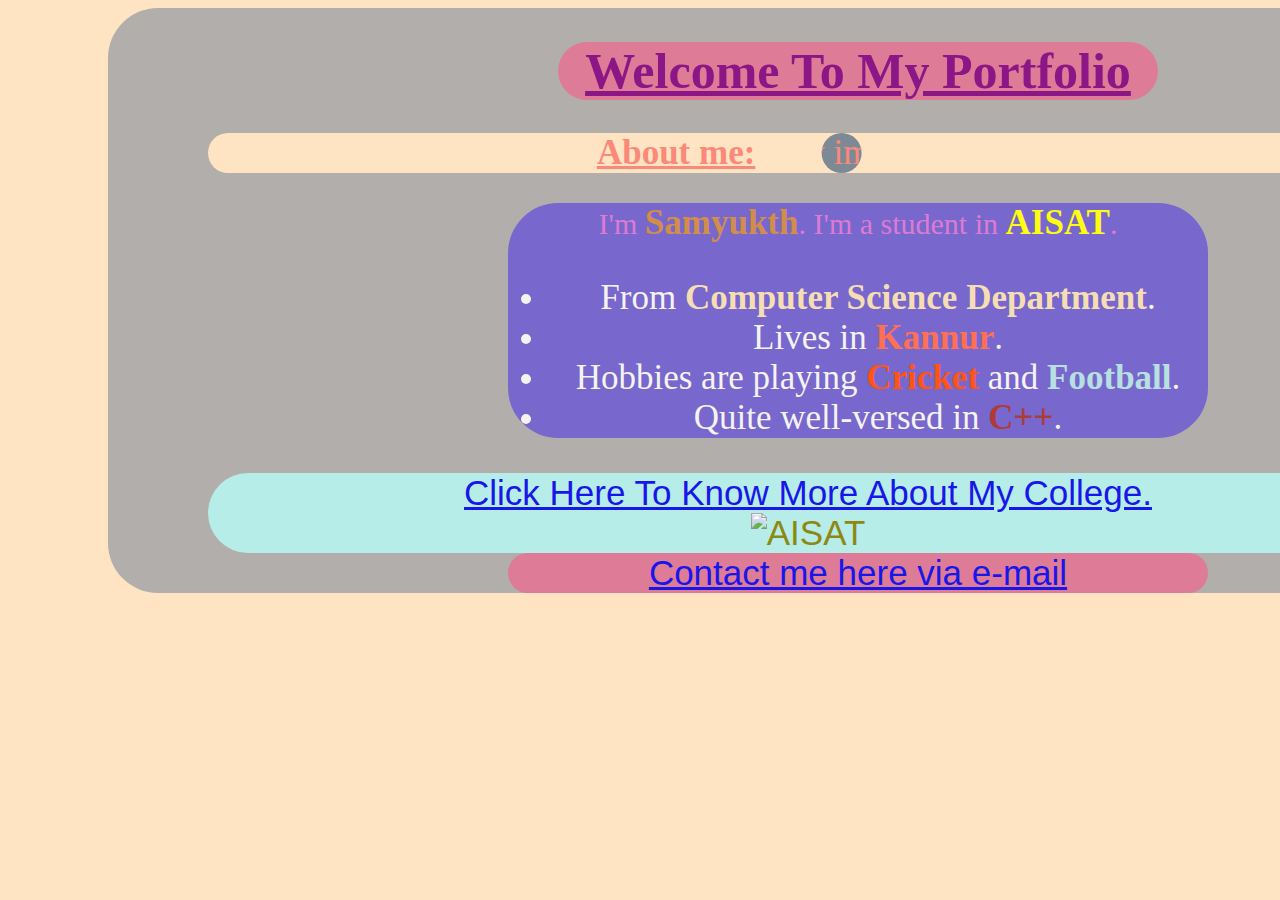
==== index.html @ a87db29f "Add files via upload" ====
<!DOCTYPE html>
<!-- this is an html comment.-->
<html>
<head>
    <link href="blah.css" rel="stylesheet"> 
    <meta charset="utf-8">
    <title> MY PORTFOLIO </title>
</head>

<body>

<div class="global">
    <div class="one">
        <h1><u>Welcome To My Portfolio </u></h1>
    </div>
    <div class="about">
        <u><b>About me:</b></u>
        <img src="me.jpeg" class="image" alt="my image">
    </div>
    <!-- use hr tag somewhere here to make it look less ugly -->   
    <div class="two">
        
        <p>I'm <span class="name">Samyukth</span>. I'm a student in <span>AISAT</span>.</p> 
    <ul><li>From <span class="computer"> Computer Science Department</span>.</li>
    <li>Lives in <span class="kannur">Kannur</span>.</li>
    <li>Hobbies are playing <span class="cricket">Cricket</span> and <span class="football">Football</span>.</li>
    <li>Quite well-versed in <span class="CC">C++</span>.</li></ul>
    </div>  
    <div id="three">
        <a href= "http://aisat.ac.in/">Click Here To Know More About My College.</a> <br>
        <img src="C:\Users\samyu\Downloads\Albertian-Institute-of-Science-and-Technology-Kochi.jpg" alt="AISAT">
    </div>   
    <div class="four">
        <a href="mailto:samyukthdharamarajan2002@gmail.com"> Contact me here via e-mail</a>
        <br>
    </div>
</div> 
</body>    
</html>
---- blah.css ----
/* CSS DOCUMENT */
/* this is a css comment */
body {
    background-color: bisque;
    color:whitesmoke;
    font-size: 35px;
    background-image: url("https://encrypted-tbn0.gstatic.com/images?q=tbn:ANd9GcTUTlKqhn9uBBwckRacFQ5b8KLOe--Zj9DuxQ&amp;usqp=CAU");
    background-size: cover;
}
p {
    color: orchid;
    font-size:30px;
    text-align: center;
}
h1 {
    color: purple;
    font-size:50px;
    text-align: center;
    font-family: "Times New Roman", Times, serif;
}
div {
    width: 1200px;   
    margin-left: 100px;
    text-align: center;
    background-color: bisque;
    border: 2px;
    border-radius: 50px;
    border-color: darkgrey;
    min-height: 100%;
    
}
span {
    color: yellow;
    font-size: 35px;
    font-weight: bold;
    text-align: center;
}
.one {
    background-color: palevioletred;
    width: 600px;
    text-align: center;
    margin-left: 450px;
}
.computer {
    color: wheat;
    text-align: center;
}
.kannur {
    color: tomato;
    text-align: center;
}
.cricket {
    color: orangered;
    text-align: center;
}
.football {
    color: powderblue;
    text-align: center;
}
.CC {
    color: brown; 
    text-align: center;
}
.name {
    color:peru;
    text-align: center;
}
#three {
    background-color: paleturquoise;
    color: olive;    
    text-align: center;
    font-family: Arial, Helvetica, sans-serif;
}
.four {
    background-color: palevioletred;
    color: purple;
    text-align: center;
    font-family: Arial, Helvetica, sans-serif;
    width: 700px;
    margin-left: 400px;
}
.image {
    width: 200px;
    height:275px;
    margin-right: 100px;
    background-color: slategray;
    border: 2px;
    border-radius: 20px;
    clip-path: circle();
}
.about {
    color: salmon;
}
.two {
    background-color: slateblue;
    width: 700px;
    margin-left: 400px;
}
.global {
    background-color: darkgrey;
    width: 1500px;
    opacity: 0.9;
    min-height: 100%;
    overflow: hidden;
}
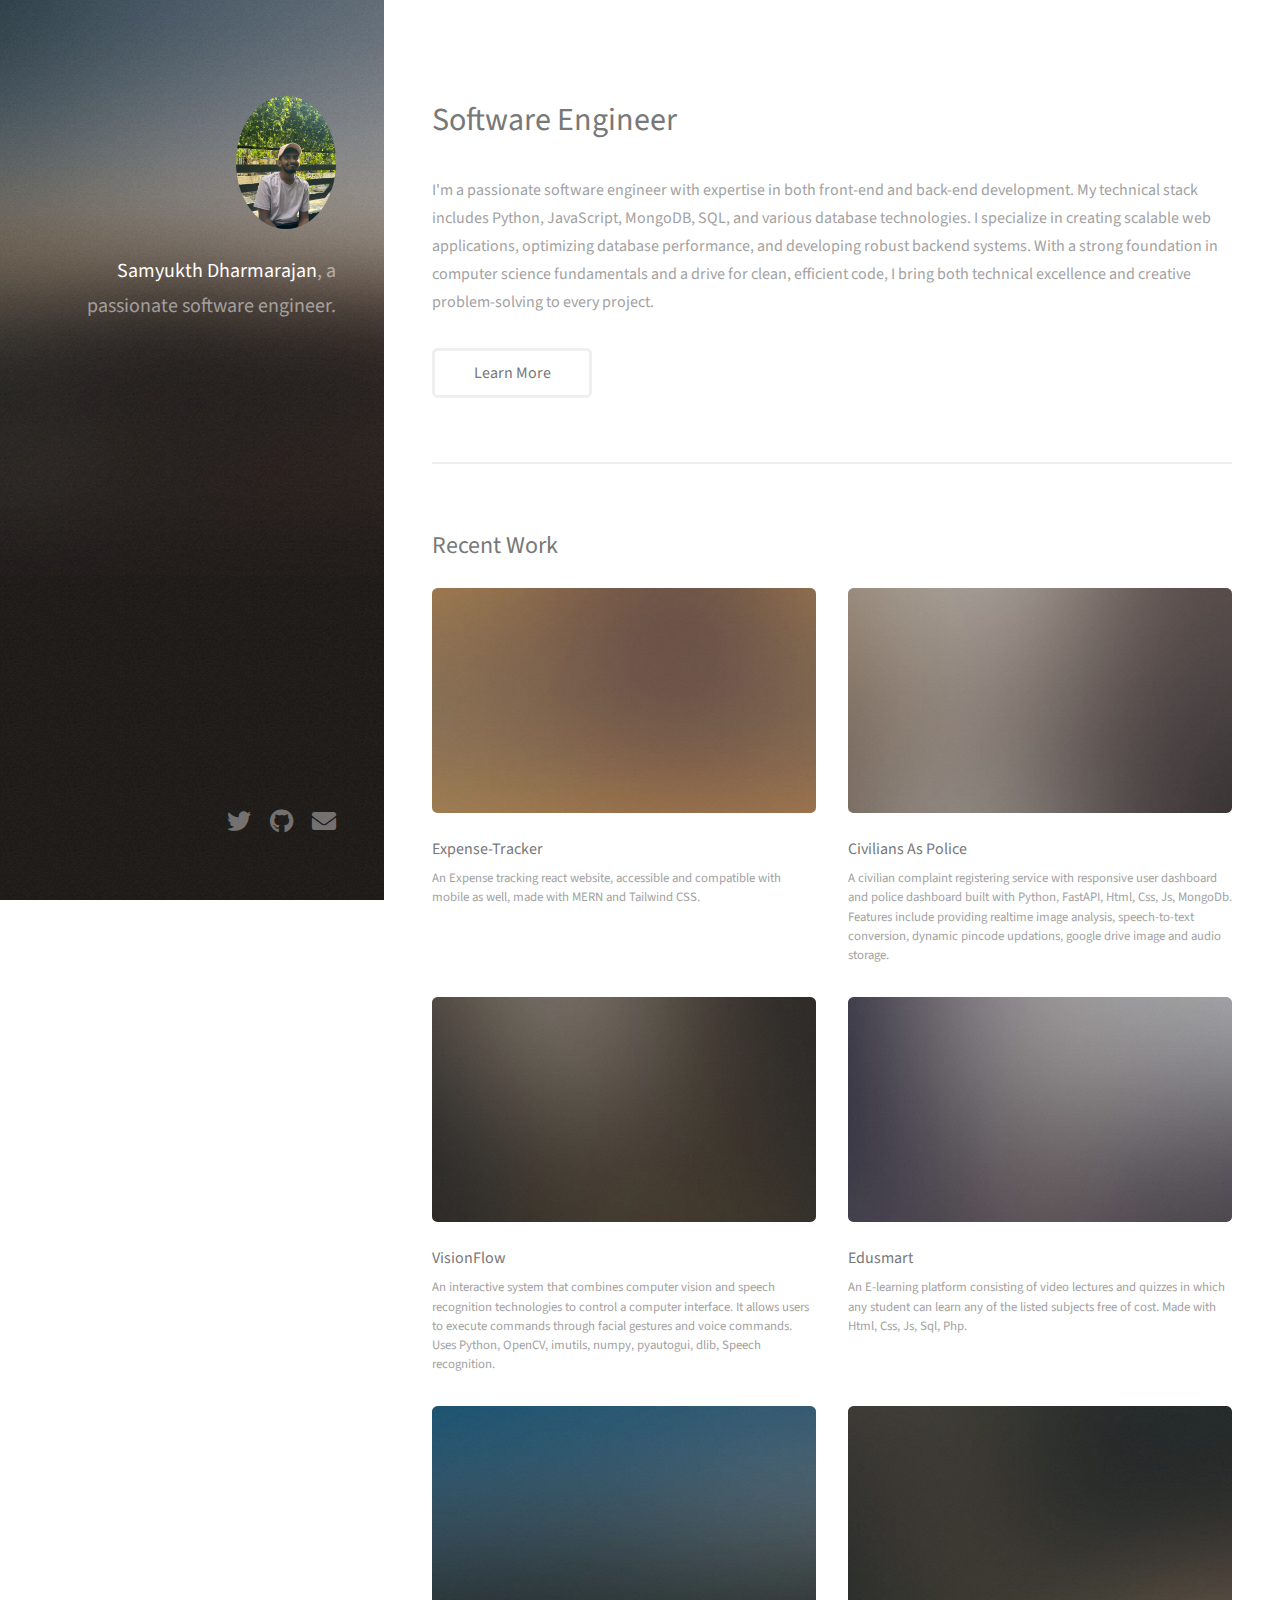
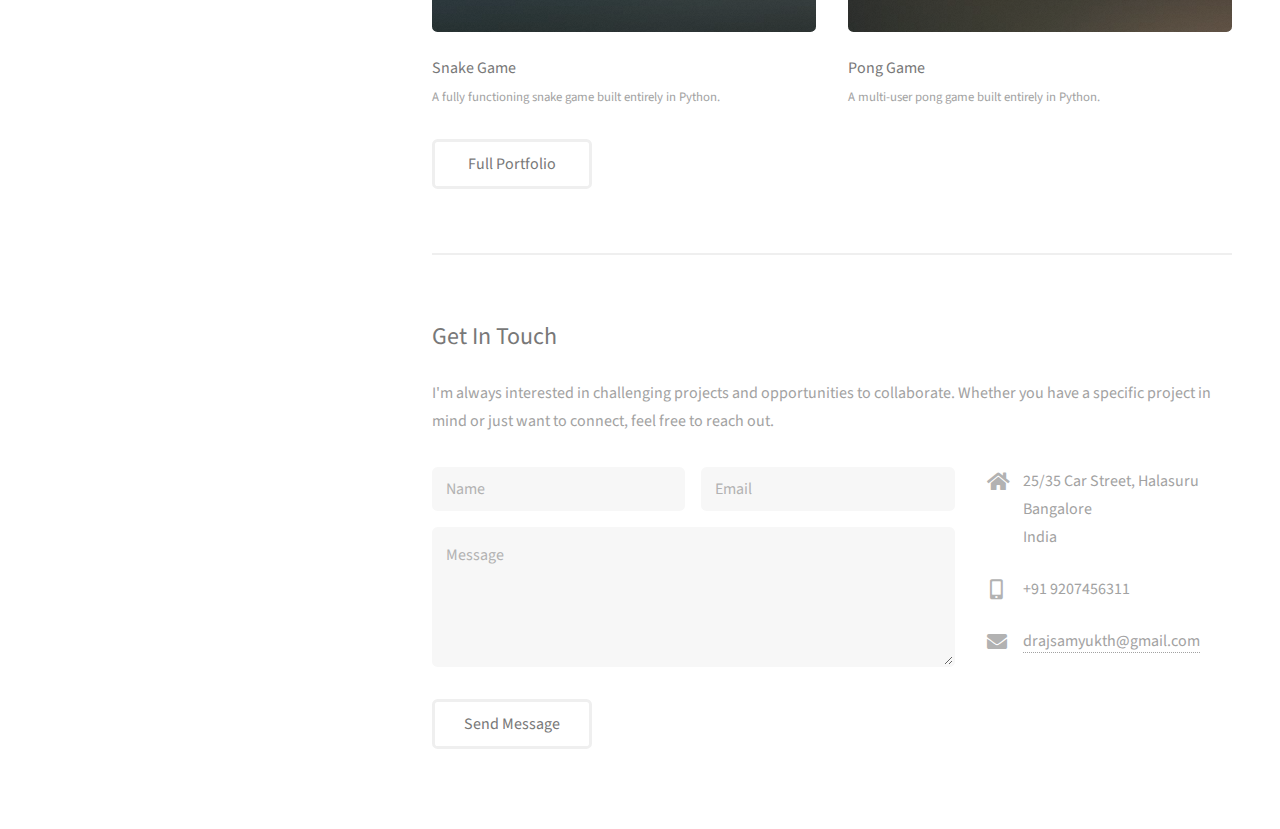
==== commit 4e5d5138: "index.html updated" ====
--- a/index.html
+++ b/index.html
@@ -1,39 +1,144 @@
-<!DOCTYPE html>
-<!-- this is an html comment.-->
-<html>
-<head>
-    <link href="blah.css" rel="stylesheet"> 
-    <meta charset="utf-8">
-    <title> MY PORTFOLIO </title>
-</head>
-
-<body>
-
-<div class="global">
-    <div class="one">
-        <h1><u>Welcome To My Portfolio </u></h1>
-    </div>
-    <div class="about">
-        <u><b>About me:</b></u>
-        <img src="me.jpeg" class="image" alt="my image">
-    </div>
-    <!-- use hr tag somewhere here to make it look less ugly -->   
-    <div class="two">
-        
-        <p>I'm <span class="name">Samyukth</span>. I'm a student in <span>AISAT</span>.</p> 
-    <ul><li>From <span class="computer"> Computer Science Department</span>.</li>
-    <li>Lives in <span class="kannur">Kannur</span>.</li>
-    <li>Hobbies are playing <span class="cricket">Cricket</span> and <span class="football">Football</span>.</li>
-    <li>Quite well-versed in <span class="CC">C++</span>.</li></ul>
-    </div>  
-    <div id="three">
-        <a href= "http://aisat.ac.in/">Click Here To Know More About My College.</a> <br>
-        <img src="C:\Users\samyu\Downloads\Albertian-Institute-of-Science-and-Technology-Kochi.jpg" alt="AISAT">
-    </div>   
-    <div class="four">
-        <a href="mailto:samyukthdharamarajan2002@gmail.com"> Contact me here via e-mail</a>
-        <br>
-    </div>
-</div> 
-</body>    
+<!DOCTYPE HTML>
+<html>
+<head>
+    <title>Samyukth Dharmarajan</title>
+    <meta charset="utf-8" />
+    <meta name="viewport" content="width=device-width, initial-scale=1, user-scalable=no" />
+    <link rel="stylesheet" href="static/assets/css/main.css" />
+</head>
+<body class="is-preload">
+
+    <!-- Header -->
+    <header id="header">
+        <div class="inner">
+            <a href="#" class="image avatar"><img src="static/images/samyukth.jpg" alt="Samyukth Dharmarajan's profile picture" /></a>
+            <h1><strong>Samyukth Dharmarajan</strong>,<br /> a passionate software engineer.<br /><br /></h1>
+        </div>
+    </header>
+
+    <!-- Main -->
+    <div id="main">
+
+        <!-- One -->
+        <section id="one">
+            <header class="major">
+                <h2>Software Engineer<br /></h2>
+            </header>
+            <p>I'm a passionate software engineer with expertise in both front-end and back-end development. My technical stack includes Python, JavaScript, MongoDB, SQL, and various database technologies. I specialize in creating scalable web applications, optimizing database performance, and developing robust backend systems. With a strong foundation in computer science fundamentals and a drive for clean, efficient code, I bring both technical excellence and creative problem-solving to every project.</p>
+            <ul class="actions">
+                <li><a href="#" class="button">Learn More</a></li>
+            </ul>
+        </section>
+
+        <!-- Two -->
+        <section id="two">
+            <h2>Recent Work</h2>
+            <div class="row">
+                <article class="col-6 col-12-xsmall work-item">
+                    <a href="static/images/fulls/04.jpg" class="image fit thumb"><img src="static/images/thumbs/04.jpg" alt="Expense Tracker project thumbnail" /></a>
+                    <h3>Expense-Tracker</h3>
+                    <p>An Expense tracking react website, accessible and compatible with mobile as well, made with MERN and Tailwind CSS.</p>
+                </article>
+                <article class="col-6 col-12-xsmall work-item">
+                    <a href="static/images/fulls/01.jpg" class="image fit thumb"><img src="static/images/thumbs/01.jpg" alt="Civilians As Police project thumbnail" /></a>
+                    <h3>Civilians As Police</h3>
+                    <p>A civilian complaint registering service with responsive user dashboard and police dashboard built with Python, FastAPI, Html, Css, Js, MongoDb. Features include providing realtime image analysis, speech-to-text conversion, dynamic pincode updations, google drive image and audio storage. </p>
+                </article>
+                <article class="col-6 col-12-xsmall work-item">
+                    <a href="static/images/fulls/02.jpg" class="image fit thumb"><img src="static/images/thumbs/02.jpg" alt="VisionFlow project thumbnail" /></a>
+                    <h3>VisionFlow</h3>
+                    <p>An interactive system that combines computer vision and speech recognition technologies to control a computer interface. It allows users to execute commands through facial gestures and voice commands. Uses Python, OpenCV, imutils, numpy, pyautogui, dlib, Speech recognition.</p>
+                </article>
+                <article class="col-6 col-12-xsmall work-item">
+                    <a href="static/images/fulls/03.jpg" class="image fit thumb"><img src="static/images/thumbs/03.jpg" alt="Edusmart project thumbnail" /></a>
+                    <h3>Edusmart</h3>
+                    <p>An E-learning platform consisting of video lectures and quizzes in which any student can learn any of the listed subjects free of cost. Made with Html, Css, Js, Sql, Php.</p>
+                </article>
+                </article>
+                <article class="col-6 col-12-xsmall work-item">
+                    <a href="static/images/fulls/05.jpg" class="image fit thumb"><img src="static/images/thumbs/05.jpg" alt="Snake Game project thumbnail" /></a>
+                    <h3>Snake Game</h3>
+                    <p>A fully functioning snake game built entirely in Python.</p>
+                </article>
+                <article class="col-6 col-12-xsmall work-item">
+                    <a href="static/images/fulls/06.jpg" class="image fit thumb"><img src="static/images/thumbs/06.jpg" alt="Pong Game project thumbnail" /></a>
+                    <h3>Pong Game</h3>
+                    <p>A multi-user pong game built entirely in Python.</p>
+                </article>
+            </div>
+            <ul class="actions">
+                <li><a href="#" class="button">Full Portfolio</a></li>
+            </ul>
+        </section>
+
+        <!-- Three -->
+        <section id="three">
+            <h2>Get In Touch</h2>
+            <p>I'm always interested in challenging projects and opportunities to collaborate. Whether you have a specific project in mind or just want to connect, feel free to reach out.</p>
+            <div class="row">
+                <div class="col-8 col-12-small">
+                    <form method="post" action="#"> <!-- Replace "#" with your form endpoint -->
+                        <div class="row gtr-uniform gtr-50">
+                            <div class="col-6 col-12-xsmall"><input type="text" name="name" id="name" placeholder="Name" /></div>
+                            <div class="col-6 col-12-xsmall"><input type="email" name="email" id="email" placeholder="Email" /></div>
+                            <div class="col-12"><textarea name="message" id="message" placeholder="Message" rows="4"></textarea></div>
+                        </div>
+                    </form>
+                    <ul class="actions">
+                        <li><input type="submit" value="Send Message" /></li>
+                    </ul>
+                </div>
+                <div class="col-4 col-12-small">
+                    <ul class="labeled-icons">
+                        <li>
+                            <h3 class="icon solid fa-home"><span class="label">Address</span></h3>
+                            25/35 Car Street, Halasuru<br />
+                            Bangalore<br />
+                            India
+                        </li>
+                        <li>
+                            <h3 class="icon solid fa-mobile-alt"><span class="label">Phone</span></h3>
+                            +91 9207456311
+                        </li>
+                        <li>
+                            <h3 class="icon solid fa-envelope"><span class="label">Email</span></h3>
+                            <a href="mailto:drajsamyukth@gmail.com">drajsamyukth@gmail.com</a>
+                        </li>
+                    </ul>
+                </div>
+            </div>
+        </section>
+
+        <!-- Four -->
+        <!--
+            <section id="four">
+                <h2>Elements</h2>
+                </section>
+        -->
+
+    </div>
+
+    <!-- Footer -->
+    <footer id="footer">
+        <div class="inner">
+            <ul class="icons">
+                <li><a href="https://x.com/samyukthdraj?s=21&t=J3PoDk2u4soM-9vFx82cTQ" class="icon brands fa-twitter" target="_blank" rel="noopener noreferrer"><span class="label">X</span></a></li>
+                <li><a href="https://github.com/samyukthdraj" class="icon brands fa-github" target="_blank" rel="noopener noreferrer"><span class="label">Github</span></a></li>
+                <li><a href="mailto:drajsamyukth@gmail.com" class="icon solid fa-envelope"><span class="label">Email</span></a></li>
+            </ul>
+            <ul class="copyright">
+                <!-- <li>© Untitled</li><li>Design: <a href="http://html5up.net">HTML5 UP</a></li> -->
+            </ul>
+        </div>
+    </footer>
+
+    <!-- Scripts -->
+    <script src="static/assets/js/jquery.min.js"></script>
+    <script src="static/assets/js/jquery.poptrox.min.js"></script>
+    <script src="static/assets/js/browser.min.js"></script>
+    <script src="static/assets/js/breakpoints.min.js"></script>
+    <script src="static/assets/js/util.js"></script>
+    <script src="static/assets/js/main.js"></script>
+
+</body>
 </html>--- a/static/assets/css/main.css
+++ b/static/assets/css/main.css
@@ -0,0 +1,3221 @@
+@import url("fontawesome-all.min.css");
+@import url("https://fonts.googleapis.com/css?family=Source+Sans+Pro:400,400italic");
+
+/*
+	Strata by HTML5 UP
+	html5up.net | @ajlkn
+	Free for personal and commercial use under the CCA 3.0 license (html5up.net/license)
+*/
+
+html, body, div, span, applet, object,
+iframe, h1, h2, h3, h4, h5, h6, p, blockquote,
+pre, a, abbr, acronym, address, big, cite,
+code, del, dfn, em, img, ins, kbd, q, s, samp,
+small, strike, strong, sub, sup, tt, var, b,
+u, i, center, dl, dt, dd, ol, ul, li, fieldset,
+form, label, legend, table, caption, tbody,
+tfoot, thead, tr, th, td, article, aside,
+canvas, details, embed, figure, figcaption,
+footer, header, hgroup, menu, nav, output, ruby,
+section, summary, time, mark, audio, video {
+	margin: 0;
+	padding: 0;
+	border: 0;
+	font-size: 100%;
+	font: inherit;
+	vertical-align: baseline;}
+
+article, aside, details, figcaption, figure,
+footer, header, hgroup, menu, nav, section {
+	display: block;}
+
+body {
+	line-height: 1;
+}
+
+ol, ul {
+	list-style: none;
+}
+
+blockquote, q {
+	quotes: none;
+}
+
+	blockquote:before, blockquote:after, q:before, q:after {
+		content: '';
+		content: none;
+	}
+
+table {
+	border-collapse: collapse;
+	border-spacing: 0;
+}
+
+body {
+	-webkit-text-size-adjust: none;
+}
+
+mark {
+	background-color: transparent;
+	color: inherit;
+}
+
+input::-moz-focus-inner {
+	border: 0;
+	padding: 0;
+}
+
+input, select, textarea {
+	-moz-appearance: none;
+	-webkit-appearance: none;
+	-ms-appearance: none;
+	appearance: none;
+}
+
+/* Basic */
+
+	html {
+		box-sizing: border-box;
+	}
+
+	*, *:before, *:after {
+		box-sizing: inherit;
+	}
+
+	body {
+		background: #fff;
+	}
+
+		body.is-preload *, body.is-preload *:before, body.is-preload *:after {
+			-moz-animation: none !important;
+			-webkit-animation: none !important;
+			-ms-animation: none !important;
+			animation: none !important;
+			-moz-transition: none !important;
+			-webkit-transition: none !important;
+			-ms-transition: none !important;
+			transition: none !important;
+		}
+
+	body, input, select, textarea {
+		color: #a2a2a2;
+		font-family: "Source Sans Pro", Helvetica, sans-serif;
+		font-size: 16pt;
+		font-weight: 400;
+		line-height: 1.75em;
+	}
+
+	a {
+		-moz-transition: color 0.2s ease-in-out, border-color 0.2s ease-in-out;
+		-webkit-transition: color 0.2s ease-in-out, border-color 0.2s ease-in-out;
+		-ms-transition: color 0.2s ease-in-out, border-color 0.2s ease-in-out;
+		transition: color 0.2s ease-in-out, border-color 0.2s ease-in-out;
+		border-bottom: dotted 1px;
+		color: #49bf9d;
+		text-decoration: none;
+	}
+
+		a:hover {
+			border-bottom-color: transparent;
+			color: #49bf9d !important;
+			text-decoration: none;
+		}
+
+	strong, b {
+		color: #787878;
+		font-weight: 400;
+	}
+
+	em, i {
+		font-style: italic;
+	}
+
+	p {
+		margin: 0 0 2em 0;
+	}
+
+	h1, h2, h3, h4, h5, h6 {
+		color: #787878;
+		font-weight: 400;
+		line-height: 1em;
+		margin: 0 0 1em 0;
+	}
+
+		h1 a, h2 a, h3 a, h4 a, h5 a, h6 a {
+			color: inherit;
+			text-decoration: none;
+		}
+
+	h1 {
+		font-size: 2em;
+		line-height: 1.5em;
+	}
+
+	h2 {
+		font-size: 1.5em;
+		line-height: 1.5em;
+	}
+
+	h3 {
+		font-size: 1.25em;
+		line-height: 1.5em;
+	}
+
+	h4 {
+		font-size: 1.1em;
+		line-height: 1.5em;
+	}
+
+	h5 {
+		font-size: 0.9em;
+		line-height: 1.5em;
+	}
+
+	h6 {
+		font-size: 0.7em;
+		line-height: 1.5em;
+	}
+
+	sub {
+		font-size: 0.8em;
+		position: relative;
+		top: 0.5em;
+	}
+
+	sup {
+		font-size: 0.8em;
+		position: relative;
+		top: -0.5em;
+	}
+
+	hr {
+		border: 0;
+		border-bottom: solid 2px #efefef;
+		margin: 2em 0;
+	}
+
+		hr.major {
+			margin: 3em 0;
+		}
+
+	blockquote {
+		border-left: solid 6px #efefef;
+		font-style: italic;
+		margin: 0 0 2em 0;
+		padding: 0.5em 0 0.5em 1.5em;
+	}
+
+	code {
+		background: #f7f7f7;
+		border-radius: 0.35em;
+		border: solid 2px #efefef;
+		font-family: "Courier New", monospace;
+		font-size: 0.9em;
+		margin: 0 0.25em;
+		padding: 0.25em 0.65em;
+	}
+
+	pre {
+		-webkit-overflow-scrolling: touch;
+		font-family: "Courier New", monospace;
+		font-size: 0.9em;
+		margin: 0 0 2em 0;
+	}
+
+		pre code {
+			display: block;
+			line-height: 1.75em;
+			padding: 1em 1.5em;
+			overflow-x: auto;
+		}
+
+	.align-left {
+		text-align: left;
+	}
+
+	.align-center {
+		text-align: center;
+	}
+
+	.align-right {
+		text-align: right;
+	}
+
+/* Container */
+
+	.container {
+		margin: 0 auto;
+		max-width: calc(100% - 4em);
+		width: 100%;
+	}
+
+		.container.xsmall {
+			width: 25%;
+		}
+
+		.container.small {
+			width: 50%;
+		}
+
+		.container.medium {
+			width: 75%;
+		}
+
+		.container.large {
+			width: 125%;
+		}
+
+		.container.xlarge {
+			width: 150%;
+		}
+
+		.container.max {
+			width: 100%;
+		}
+
+		@media screen and (max-width: 980px) {
+
+			.container {
+				width: 100% !important;
+				max-width: 100% !important;
+			}
+
+		}
+
+		@media screen and (max-width: 480px) {
+
+			.container {
+				max-width: calc(100% - 3em);
+			}
+
+		}
+
+/* Row */
+
+	.row {
+		display: flex;
+		flex-wrap: wrap;
+		box-sizing: border-box;
+		align-items: stretch;
+	}
+
+		.row > * {
+			box-sizing: border-box;
+		}
+
+		.row.gtr-uniform > * > :last-child {
+			margin-bottom: 0;
+		}
+
+		.row.aln-left {
+			justify-content: flex-start;
+		}
+
+		.row.aln-center {
+			justify-content: center;
+		}
+
+		.row.aln-right {
+			justify-content: flex-end;
+		}
+
+		.row.aln-top {
+			align-items: flex-start;
+		}
+
+		.row.aln-middle {
+			align-items: center;
+		}
+
+		.row.aln-bottom {
+			align-items: flex-end;
+		}
+
+		.row > .imp {
+			order: -1;
+		}
+
+		.row > .col-1 {
+			width: 8.33333%;
+		}
+
+		.row > .off-1 {
+			margin-left: 8.33333%;
+		}
+
+		.row > .col-2 {
+			width: 16.66667%;
+		}
+
+		.row > .off-2 {
+			margin-left: 16.66667%;
+		}
+
+		.row > .col-3 {
+			width: 25%;
+		}
+
+		.row > .off-3 {
+			margin-left: 25%;
+		}
+
+		.row > .col-4 {
+			width: 33.33333%;
+		}
+
+		.row > .off-4 {
+			margin-left: 33.33333%;
+		}
+
+		.row > .col-5 {
+			width: 41.66667%;
+		}
+
+		.row > .off-5 {
+			margin-left: 41.66667%;
+		}
+
+		.row > .col-6 {
+			width: 50%;
+		}
+
+		.row > .off-6 {
+			margin-left: 50%;
+		}
+
+		.row > .col-7 {
+			width: 58.33333%;
+		}
+
+		.row > .off-7 {
+			margin-left: 58.33333%;
+		}
+
+		.row > .col-8 {
+			width: 66.66667%;
+		}
+
+		.row > .off-8 {
+			margin-left: 66.66667%;
+		}
+
+		.row > .col-9 {
+			width: 75%;
+		}
+
+		.row > .off-9 {
+			margin-left: 75%;
+		}
+
+		.row > .col-10 {
+			width: 83.33333%;
+		}
+
+		.row > .off-10 {
+			margin-left: 83.33333%;
+		}
+
+		.row > .col-11 {
+			width: 91.66667%;
+		}
+
+		.row > .off-11 {
+			margin-left: 91.66667%;
+		}
+
+		.row > .col-12 {
+			width: 100%;
+		}
+
+		.row > .off-12 {
+			margin-left: 100%;
+		}
+
+		.row.gtr-0 {
+			margin-top: 0;
+			margin-left: 0em;
+		}
+
+			.row.gtr-0 > * {
+				padding: 0 0 0 0em;
+			}
+
+			.row.gtr-0.gtr-uniform {
+				margin-top: 0em;
+			}
+
+				.row.gtr-0.gtr-uniform > * {
+					padding-top: 0em;
+				}
+
+		.row.gtr-25 {
+			margin-top: 0;
+			margin-left: -0.625em;
+		}
+
+			.row.gtr-25 > * {
+				padding: 0 0 0 0.625em;
+			}
+
+			.row.gtr-25.gtr-uniform {
+				margin-top: -0.625em;
+			}
+
+				.row.gtr-25.gtr-uniform > * {
+					padding-top: 0.625em;
+				}
+
+		.row.gtr-50 {
+			margin-top: 0;
+			margin-left: -1.25em;
+		}
+
+			.row.gtr-50 > * {
+				padding: 0 0 0 1.25em;
+			}
+
+			.row.gtr-50.gtr-uniform {
+				margin-top: -1.25em;
+			}
+
+				.row.gtr-50.gtr-uniform > * {
+					padding-top: 1.25em;
+				}
+
+		.row {
+			margin-top: 0;
+			margin-left: -2.5em;
+		}
+
+			.row > * {
+				padding: 0 0 0 2.5em;
+			}
+
+			.row.gtr-uniform {
+				margin-top: -2.5em;
+			}
+
+				.row.gtr-uniform > * {
+					padding-top: 2.5em;
+				}
+
+		.row.gtr-150 {
+			margin-top: 0;
+			margin-left: -3.75em;
+		}
+
+			.row.gtr-150 > * {
+				padding: 0 0 0 3.75em;
+			}
+
+			.row.gtr-150.gtr-uniform {
+				margin-top: -3.75em;
+			}
+
+				.row.gtr-150.gtr-uniform > * {
+					padding-top: 3.75em;
+				}
+
+		.row.gtr-200 {
+			margin-top: 0;
+			margin-left: -5em;
+		}
+
+			.row.gtr-200 > * {
+				padding: 0 0 0 5em;
+			}
+
+			.row.gtr-200.gtr-uniform {
+				margin-top: -5em;
+			}
+
+				.row.gtr-200.gtr-uniform > * {
+					padding-top: 5em;
+				}
+
+		@media screen and (max-width: 1800px) {
+
+			.row {
+				display: flex;
+				flex-wrap: wrap;
+				box-sizing: border-box;
+				align-items: stretch;
+			}
+
+				.row > * {
+					box-sizing: border-box;
+				}
+
+				.row.gtr-uniform > * > :last-child {
+					margin-bottom: 0;
+				}
+
+				.row.aln-left {
+					justify-content: flex-start;
+				}
+
+				.row.aln-center {
+					justify-content: center;
+				}
+
+				.row.aln-right {
+					justify-content: flex-end;
+				}
+
+				.row.aln-top {
+					align-items: flex-start;
+				}
+
+				.row.aln-middle {
+					align-items: center;
+				}
+
+				.row.aln-bottom {
+					align-items: flex-end;
+				}
+
+				.row > .imp-xlarge {
+					order: -1;
+				}
+
+				.row > .col-1-xlarge {
+					width: 8.33333%;
+				}
+
+				.row > .off-1-xlarge {
+					margin-left: 8.33333%;
+				}
+
+				.row > .col-2-xlarge {
+					width: 16.66667%;
+				}
+
+				.row > .off-2-xlarge {
+					margin-left: 16.66667%;
+				}
+
+				.row > .col-3-xlarge {
+					width: 25%;
+				}
+
+				.row > .off-3-xlarge {
+					margin-left: 25%;
+				}
+
+				.row > .col-4-xlarge {
+					width: 33.33333%;
+				}
+
+				.row > .off-4-xlarge {
+					margin-left: 33.33333%;
+				}
+
+				.row > .col-5-xlarge {
+					width: 41.66667%;
+				}
+
+				.row > .off-5-xlarge {
+					margin-left: 41.66667%;
+				}
+
+				.row > .col-6-xlarge {
+					width: 50%;
+				}
+
+				.row > .off-6-xlarge {
+					margin-left: 50%;
+				}
+
+				.row > .col-7-xlarge {
+					width: 58.33333%;
+				}
+
+				.row > .off-7-xlarge {
+					margin-left: 58.33333%;
+				}
+
+				.row > .col-8-xlarge {
+					width: 66.66667%;
+				}
+
+				.row > .off-8-xlarge {
+					margin-left: 66.66667%;
+				}
+
+				.row > .col-9-xlarge {
+					width: 75%;
+				}
+
+				.row > .off-9-xlarge {
+					margin-left: 75%;
+				}
+
+				.row > .col-10-xlarge {
+					width: 83.33333%;
+				}
+
+				.row > .off-10-xlarge {
+					margin-left: 83.33333%;
+				}
+
+				.row > .col-11-xlarge {
+					width: 91.66667%;
+				}
+
+				.row > .off-11-xlarge {
+					margin-left: 91.66667%;
+				}
+
+				.row > .col-12-xlarge {
+					width: 100%;
+				}
+
+				.row > .off-12-xlarge {
+					margin-left: 100%;
+				}
+
+				.row.gtr-0 {
+					margin-top: 0;
+					margin-left: 0em;
+				}
+
+					.row.gtr-0 > * {
+						padding: 0 0 0 0em;
+					}
+
+					.row.gtr-0.gtr-uniform {
+						margin-top: 0em;
+					}
+
+						.row.gtr-0.gtr-uniform > * {
+							padding-top: 0em;
+						}
+
+				.row.gtr-25 {
+					margin-top: 0;
+					margin-left: -0.625em;
+				}
+
+					.row.gtr-25 > * {
+						padding: 0 0 0 0.625em;
+					}
+
+					.row.gtr-25.gtr-uniform {
+						margin-top: -0.625em;
+					}
+
+						.row.gtr-25.gtr-uniform > * {
+							padding-top: 0.625em;
+						}
+
+				.row.gtr-50 {
+					margin-top: 0;
+					margin-left: -1.25em;
+				}
+
+					.row.gtr-50 > * {
+						padding: 0 0 0 1.25em;
+					}
+
+					.row.gtr-50.gtr-uniform {
+						margin-top: -1.25em;
+					}
+
+						.row.gtr-50.gtr-uniform > * {
+							padding-top: 1.25em;
+						}
+
+				.row {
+					margin-top: 0;
+					margin-left: -2.5em;
+				}
+
+					.row > * {
+						padding: 0 0 0 2.5em;
+					}
+
+					.row.gtr-uniform {
+						margin-top: -2.5em;
+					}
+
+						.row.gtr-uniform > * {
+							padding-top: 2.5em;
+						}
+
+				.row.gtr-150 {
+					margin-top: 0;
+					margin-left: -3.75em;
+				}
+
+					.row.gtr-150 > * {
+						padding: 0 0 0 3.75em;
+					}
+
+					.row.gtr-150.gtr-uniform {
+						margin-top: -3.75em;
+					}
+
+						.row.gtr-150.gtr-uniform > * {
+							padding-top: 3.75em;
+						}
+
+				.row.gtr-200 {
+					margin-top: 0;
+					margin-left: -5em;
+				}
+
+					.row.gtr-200 > * {
+						padding: 0 0 0 5em;
+					}
+
+					.row.gtr-200.gtr-uniform {
+						margin-top: -5em;
+					}
+
+						.row.gtr-200.gtr-uniform > * {
+							padding-top: 5em;
+						}
+
+		}
+
+		@media screen and (max-width: 1280px) {
+
+			.row {
+				display: flex;
+				flex-wrap: wrap;
+				box-sizing: border-box;
+				align-items: stretch;
+			}
+
+				.row > * {
+					box-sizing: border-box;
+				}
+
+				.row.gtr-uniform > * > :last-child {
+					margin-bottom: 0;
+				}
+
+				.row.aln-left {
+					justify-content: flex-start;
+				}
+
+				.row.aln-center {
+					justify-content: center;
+				}
+
+				.row.aln-right {
+					justify-content: flex-end;
+				}
+
+				.row.aln-top {
+					align-items: flex-start;
+				}
+
+				.row.aln-middle {
+					align-items: center;
+				}
+
+				.row.aln-bottom {
+					align-items: flex-end;
+				}
+
+				.row > .imp-large {
+					order: -1;
+				}
+
+				.row > .col-1-large {
+					width: 8.33333%;
+				}
+
+				.row > .off-1-large {
+					margin-left: 8.33333%;
+				}
+
+				.row > .col-2-large {
+					width: 16.66667%;
+				}
+
+				.row > .off-2-large {
+					margin-left: 16.66667%;
+				}
+
+				.row > .col-3-large {
+					width: 25%;
+				}
+
+				.row > .off-3-large {
+					margin-left: 25%;
+				}
+
+				.row > .col-4-large {
+					width: 33.33333%;
+				}
+
+				.row > .off-4-large {
+					margin-left: 33.33333%;
+				}
+
+				.row > .col-5-large {
+					width: 41.66667%;
+				}
+
+				.row > .off-5-large {
+					margin-left: 41.66667%;
+				}
+
+				.row > .col-6-large {
+					width: 50%;
+				}
+
+				.row > .off-6-large {
+					margin-left: 50%;
+				}
+
+				.row > .col-7-large {
+					width: 58.33333%;
+				}
+
+				.row > .off-7-large {
+					margin-left: 58.33333%;
+				}
+
+				.row > .col-8-large {
+					width: 66.66667%;
+				}
+
+				.row > .off-8-large {
+					margin-left: 66.66667%;
+				}
+
+				.row > .col-9-large {
+					width: 75%;
+				}
+
+				.row > .off-9-large {
+					margin-left: 75%;
+				}
+
+				.row > .col-10-large {
+					width: 83.33333%;
+				}
+
+				.row > .off-10-large {
+					margin-left: 83.33333%;
+				}
+
+				.row > .col-11-large {
+					width: 91.66667%;
+				}
+
+				.row > .off-11-large {
+					margin-left: 91.66667%;
+				}
+
+				.row > .col-12-large {
+					width: 100%;
+				}
+
+				.row > .off-12-large {
+					margin-left: 100%;
+				}
+
+				.row.gtr-0 {
+					margin-top: 0;
+					margin-left: 0em;
+				}
+
+					.row.gtr-0 > * {
+						padding: 0 0 0 0em;
+					}
+
+					.row.gtr-0.gtr-uniform {
+						margin-top: 0em;
+					}
+
+						.row.gtr-0.gtr-uniform > * {
+							padding-top: 0em;
+						}
+
+				.row.gtr-25 {
+					margin-top: 0;
+					margin-left: -0.5em;
+				}
+
+					.row.gtr-25 > * {
+						padding: 0 0 0 0.5em;
+					}
+
+					.row.gtr-25.gtr-uniform {
+						margin-top: -0.5em;
+					}
+
+						.row.gtr-25.gtr-uniform > * {
+							padding-top: 0.5em;
+						}
+
+				.row.gtr-50 {
+					margin-top: 0;
+					margin-left: -1em;
+				}
+
+					.row.gtr-50 > * {
+						padding: 0 0 0 1em;
+					}
+
+					.row.gtr-50.gtr-uniform {
+						margin-top: -1em;
+					}
+
+						.row.gtr-50.gtr-uniform > * {
+							padding-top: 1em;
+						}
+
+				.row {
+					margin-top: 0;
+					margin-left: -2em;
+				}
+
+					.row > * {
+						padding: 0 0 0 2em;
+					}
+
+					.row.gtr-uniform {
+						margin-top: -2em;
+					}
+
+						.row.gtr-uniform > * {
+							padding-top: 2em;
+						}
+
+				.row.gtr-150 {
+					margin-top: 0;
+					margin-left: -3em;
+				}
+
+					.row.gtr-150 > * {
+						padding: 0 0 0 3em;
+					}
+
+					.row.gtr-150.gtr-uniform {
+						margin-top: -3em;
+					}
+
+						.row.gtr-150.gtr-uniform > * {
+							padding-top: 3em;
+						}
+
+				.row.gtr-200 {
+					margin-top: 0;
+					margin-left: -4em;
+				}
+
+					.row.gtr-200 > * {
+						padding: 0 0 0 4em;
+					}
+
+					.row.gtr-200.gtr-uniform {
+						margin-top: -4em;
+					}
+
+						.row.gtr-200.gtr-uniform > * {
+							padding-top: 4em;
+						}
+
+		}
+
+		@media screen and (max-width: 980px) {
+
+			.row {
+				display: flex;
+				flex-wrap: wrap;
+				box-sizing: border-box;
+				align-items: stretch;
+			}
+
+				.row > * {
+					box-sizing: border-box;
+				}
+
+				.row.gtr-uniform > * > :last-child {
+					margin-bottom: 0;
+				}
+
+				.row.aln-left {
+					justify-content: flex-start;
+				}
+
+				.row.aln-center {
+					justify-content: center;
+				}
+
+				.row.aln-right {
+					justify-content: flex-end;
+				}
+
+				.row.aln-top {
+					align-items: flex-start;
+				}
+
+				.row.aln-middle {
+					align-items: center;
+				}
+
+				.row.aln-bottom {
+					align-items: flex-end;
+				}
+
+				.row > .imp-medium {
+					order: -1;
+				}
+
+				.row > .col-1-medium {
+					width: 8.33333%;
+				}
+
+				.row > .off-1-medium {
+					margin-left: 8.33333%;
+				}
+
+				.row > .col-2-medium {
+					width: 16.66667%;
+				}
+
+				.row > .off-2-medium {
+					margin-left: 16.66667%;
+				}
+
+				.row > .col-3-medium {
+					width: 25%;
+				}
+
+				.row > .off-3-medium {
+					margin-left: 25%;
+				}
+
+				.row > .col-4-medium {
+					width: 33.33333%;
+				}
+
+				.row > .off-4-medium {
+					margin-left: 33.33333%;
+				}
+
+				.row > .col-5-medium {
+					width: 41.66667%;
+				}
+
+				.row > .off-5-medium {
+					margin-left: 41.66667%;
+				}
+
+				.row > .col-6-medium {
+					width: 50%;
+				}
+
+				.row > .off-6-medium {
+					margin-left: 50%;
+				}
+
+				.row > .col-7-medium {
+					width: 58.33333%;
+				}
+
+				.row > .off-7-medium {
+					margin-left: 58.33333%;
+				}
+
+				.row > .col-8-medium {
+					width: 66.66667%;
+				}
+
+				.row > .off-8-medium {
+					margin-left: 66.66667%;
+				}
+
+				.row > .col-9-medium {
+					width: 75%;
+				}
+
+				.row > .off-9-medium {
+					margin-left: 75%;
+				}
+
+				.row > .col-10-medium {
+					width: 83.33333%;
+				}
+
+				.row > .off-10-medium {
+					margin-left: 83.33333%;
+				}
+
+				.row > .col-11-medium {
+					width: 91.66667%;
+				}
+
+				.row > .off-11-medium {
+					margin-left: 91.66667%;
+				}
+
+				.row > .col-12-medium {
+					width: 100%;
+				}
+
+				.row > .off-12-medium {
+					margin-left: 100%;
+				}
+
+				.row.gtr-0 {
+					margin-top: 0;
+					margin-left: 0em;
+				}
+
+					.row.gtr-0 > * {
+						padding: 0 0 0 0em;
+					}
+
+					.row.gtr-0.gtr-uniform {
+						margin-top: 0em;
+					}
+
+						.row.gtr-0.gtr-uniform > * {
+							padding-top: 0em;
+						}
+
+				.row.gtr-25 {
+					margin-top: 0;
+					margin-left: -0.5em;
+				}
+
+					.row.gtr-25 > * {
+						padding: 0 0 0 0.5em;
+					}
+
+					.row.gtr-25.gtr-uniform {
+						margin-top: -0.5em;
+					}
+
+						.row.gtr-25.gtr-uniform > * {
+							padding-top: 0.5em;
+						}
+
+				.row.gtr-50 {
+					margin-top: 0;
+					margin-left: -1em;
+				}
+
+					.row.gtr-50 > * {
+						padding: 0 0 0 1em;
+					}
+
+					.row.gtr-50.gtr-uniform {
+						margin-top: -1em;
+					}
+
+						.row.gtr-50.gtr-uniform > * {
+							padding-top: 1em;
+						}
+
+				.row {
+					margin-top: 0;
+					margin-left: -2em;
+				}
+
+					.row > * {
+						padding: 0 0 0 2em;
+					}
+
+					.row.gtr-uniform {
+						margin-top: -2em;
+					}
+
+						.row.gtr-uniform > * {
+							padding-top: 2em;
+						}
+
+				.row.gtr-150 {
+					margin-top: 0;
+					margin-left: -3em;
+				}
+
+					.row.gtr-150 > * {
+						padding: 0 0 0 3em;
+					}
+
+					.row.gtr-150.gtr-uniform {
+						margin-top: -3em;
+					}
+
+						.row.gtr-150.gtr-uniform > * {
+							padding-top: 3em;
+						}
+
+				.row.gtr-200 {
+					margin-top: 0;
+					margin-left: -4em;
+				}
+
+					.row.gtr-200 > * {
+						padding: 0 0 0 4em;
+					}
+
+					.row.gtr-200.gtr-uniform {
+						margin-top: -4em;
+					}
+
+						.row.gtr-200.gtr-uniform > * {
+							padding-top: 4em;
+						}
+
+		}
+
+		@media screen and (max-width: 736px) {
+
+			.row {
+				display: flex;
+				flex-wrap: wrap;
+				box-sizing: border-box;
+				align-items: stretch;
+			}
+
+				.row > * {
+					box-sizing: border-box;
+				}
+
+				.row.gtr-uniform > * > :last-child {
+					margin-bottom: 0;
+				}
+
+				.row.aln-left {
+					justify-content: flex-start;
+				}
+
+				.row.aln-center {
+					justify-content: center;
+				}
+
+				.row.aln-right {
+					justify-content: flex-end;
+				}
+
+				.row.aln-top {
+					align-items: flex-start;
+				}
+
+				.row.aln-middle {
+					align-items: center;
+				}
+
+				.row.aln-bottom {
+					align-items: flex-end;
+				}
+
+				.row > .imp-small {
+					order: -1;
+				}
+
+				.row > .col-1-small {
+					width: 8.33333%;
+				}
+
+				.row > .off-1-small {
+					margin-left: 8.33333%;
+				}
+
+				.row > .col-2-small {
+					width: 16.66667%;
+				}
+
+				.row > .off-2-small {
+					margin-left: 16.66667%;
+				}
+
+				.row > .col-3-small {
+					width: 25%;
+				}
+
+				.row > .off-3-small {
+					margin-left: 25%;
+				}
+
+				.row > .col-4-small {
+					width: 33.33333%;
+				}
+
+				.row > .off-4-small {
+					margin-left: 33.33333%;
+				}
+
+				.row > .col-5-small {
+					width: 41.66667%;
+				}
+
+				.row > .off-5-small {
+					margin-left: 41.66667%;
+				}
+
+				.row > .col-6-small {
+					width: 50%;
+				}
+
+				.row > .off-6-small {
+					margin-left: 50%;
+				}
+
+				.row > .col-7-small {
+					width: 58.33333%;
+				}
+
+				.row > .off-7-small {
+					margin-left: 58.33333%;
+				}
+
+				.row > .col-8-small {
+					width: 66.66667%;
+				}
+
+				.row > .off-8-small {
+					margin-left: 66.66667%;
+				}
+
+				.row > .col-9-small {
+					width: 75%;
+				}
+
+				.row > .off-9-small {
+					margin-left: 75%;
+				}
+
+				.row > .col-10-small {
+					width: 83.33333%;
+				}
+
+				.row > .off-10-small {
+					margin-left: 83.33333%;
+				}
+
+				.row > .col-11-small {
+					width: 91.66667%;
+				}
+
+				.row > .off-11-small {
+					margin-left: 91.66667%;
+				}
+
+				.row > .col-12-small {
+					width: 100%;
+				}
+
+				.row > .off-12-small {
+					margin-left: 100%;
+				}
+
+				.row.gtr-0 {
+					margin-top: 0;
+					margin-left: 0em;
+				}
+
+					.row.gtr-0 > * {
+						padding: 0 0 0 0em;
+					}
+
+					.row.gtr-0.gtr-uniform {
+						margin-top: 0em;
+					}
+
+						.row.gtr-0.gtr-uniform > * {
+							padding-top: 0em;
+						}
+
+				.row.gtr-25 {
+					margin-top: 0;
+					margin-left: -0.375em;
+				}
+
+					.row.gtr-25 > * {
+						padding: 0 0 0 0.375em;
+					}
+
+					.row.gtr-25.gtr-uniform {
+						margin-top: -0.375em;
+					}
+
+						.row.gtr-25.gtr-uniform > * {
+							padding-top: 0.375em;
+						}
+
+				.row.gtr-50 {
+					margin-top: 0;
+					margin-left: -0.75em;
+				}
+
+					.row.gtr-50 > * {
+						padding: 0 0 0 0.75em;
+					}
+
+					.row.gtr-50.gtr-uniform {
+						margin-top: -0.75em;
+					}
+
+						.row.gtr-50.gtr-uniform > * {
+							padding-top: 0.75em;
+						}
+
+				.row {
+					margin-top: 0;
+					margin-left: -1.5em;
+				}
+
+					.row > * {
+						padding: 0 0 0 1.5em;
+					}
+
+					.row.gtr-uniform {
+						margin-top: -1.5em;
+					}
+
+						.row.gtr-uniform > * {
+							padding-top: 1.5em;
+						}
+
+				.row.gtr-150 {
+					margin-top: 0;
+					margin-left: -2.25em;
+				}
+
+					.row.gtr-150 > * {
+						padding: 0 0 0 2.25em;
+					}
+
+					.row.gtr-150.gtr-uniform {
+						margin-top: -2.25em;
+					}
+
+						.row.gtr-150.gtr-uniform > * {
+							padding-top: 2.25em;
+						}
+
+				.row.gtr-200 {
+					margin-top: 0;
+					margin-left: -3em;
+				}
+
+					.row.gtr-200 > * {
+						padding: 0 0 0 3em;
+					}
+
+					.row.gtr-200.gtr-uniform {
+						margin-top: -3em;
+					}
+
+						.row.gtr-200.gtr-uniform > * {
+							padding-top: 3em;
+						}
+
+		}
+
+		@media screen and (max-width: 480px) {
+
+			.row {
+				display: flex;
+				flex-wrap: wrap;
+				box-sizing: border-box;
+				align-items: stretch;
+			}
+
+				.row > * {
+					box-sizing: border-box;
+				}
+
+				.row.gtr-uniform > * > :last-child {
+					margin-bottom: 0;
+				}
+
+				.row.aln-left {
+					justify-content: flex-start;
+				}
+
+				.row.aln-center {
+					justify-content: center;
+				}
+
+				.row.aln-right {
+					justify-content: flex-end;
+				}
+
+				.row.aln-top {
+					align-items: flex-start;
+				}
+
+				.row.aln-middle {
+					align-items: center;
+				}
+
+				.row.aln-bottom {
+					align-items: flex-end;
+				}
+
+				.row > .imp-xsmall {
+					order: -1;
+				}
+
+				.row > .col-1-xsmall {
+					width: 8.33333%;
+				}
+
+				.row > .off-1-xsmall {
+					margin-left: 8.33333%;
+				}
+
+				.row > .col-2-xsmall {
+					width: 16.66667%;
+				}
+
+				.row > .off-2-xsmall {
+					margin-left: 16.66667%;
+				}
+
+				.row > .col-3-xsmall {
+					width: 25%;
+				}
+
+				.row > .off-3-xsmall {
+					margin-left: 25%;
+				}
+
+				.row > .col-4-xsmall {
+					width: 33.33333%;
+				}
+
+				.row > .off-4-xsmall {
+					margin-left: 33.33333%;
+				}
+
+				.row > .col-5-xsmall {
+					width: 41.66667%;
+				}
+
+				.row > .off-5-xsmall {
+					margin-left: 41.66667%;
+				}
+
+				.row > .col-6-xsmall {
+					width: 50%;
+				}
+
+				.row > .off-6-xsmall {
+					margin-left: 50%;
+				}
+
+				.row > .col-7-xsmall {
+					width: 58.33333%;
+				}
+
+				.row > .off-7-xsmall {
+					margin-left: 58.33333%;
+				}
+
+				.row > .col-8-xsmall {
+					width: 66.66667%;
+				}
+
+				.row > .off-8-xsmall {
+					margin-left: 66.66667%;
+				}
+
+				.row > .col-9-xsmall {
+					width: 75%;
+				}
+
+				.row > .off-9-xsmall {
+					margin-left: 75%;
+				}
+
+				.row > .col-10-xsmall {
+					width: 83.33333%;
+				}
+
+				.row > .off-10-xsmall {
+					margin-left: 83.33333%;
+				}
+
+				.row > .col-11-xsmall {
+					width: 91.66667%;
+				}
+
+				.row > .off-11-xsmall {
+					margin-left: 91.66667%;
+				}
+
+				.row > .col-12-xsmall {
+					width: 100%;
+				}
+
+				.row > .off-12-xsmall {
+					margin-left: 100%;
+				}
+
+				.row.gtr-0 {
+					margin-top: 0;
+					margin-left: 0em;
+				}
+
+					.row.gtr-0 > * {
+						padding: 0 0 0 0em;
+					}
+
+					.row.gtr-0.gtr-uniform {
+						margin-top: 0em;
+					}
+
+						.row.gtr-0.gtr-uniform > * {
+							padding-top: 0em;
+						}
+
+				.row.gtr-25 {
+					margin-top: 0;
+					margin-left: -0.375em;
+				}
+
+					.row.gtr-25 > * {
+						padding: 0 0 0 0.375em;
+					}
+
+					.row.gtr-25.gtr-uniform {
+						margin-top: -0.375em;
+					}
+
+						.row.gtr-25.gtr-uniform > * {
+							padding-top: 0.375em;
+						}
+
+				.row.gtr-50 {
+					margin-top: 0;
+					margin-left: -0.75em;
+				}
+
+					.row.gtr-50 > * {
+						padding: 0 0 0 0.75em;
+					}
+
+					.row.gtr-50.gtr-uniform {
+						margin-top: -0.75em;
+					}
+
+						.row.gtr-50.gtr-uniform > * {
+							padding-top: 0.75em;
+						}
+
+				.row {
+					margin-top: 0;
+					margin-left: -1.5em;
+				}
+
+					.row > * {
+						padding: 0 0 0 1.5em;
+					}
+
+					.row.gtr-uniform {
+						margin-top: -1.5em;
+					}
+
+						.row.gtr-uniform > * {
+							padding-top: 1.5em;
+						}
+
+				.row.gtr-150 {
+					margin-top: 0;
+					margin-left: -2.25em;
+				}
+
+					.row.gtr-150 > * {
+						padding: 0 0 0 2.25em;
+					}
+
+					.row.gtr-150.gtr-uniform {
+						margin-top: -2.25em;
+					}
+
+						.row.gtr-150.gtr-uniform > * {
+							padding-top: 2.25em;
+						}
+
+				.row.gtr-200 {
+					margin-top: 0;
+					margin-left: -3em;
+				}
+
+					.row.gtr-200 > * {
+						padding: 0 0 0 3em;
+					}
+
+					.row.gtr-200.gtr-uniform {
+						margin-top: -3em;
+					}
+
+						.row.gtr-200.gtr-uniform > * {
+							padding-top: 3em;
+						}
+
+		}
+
+/* Section/Article */
+
+	section.special, article.special {
+		text-align: center;
+	}
+
+	header p {
+		color: #b2b2b2;
+		position: relative;
+		margin: 0 0 1.5em 0;
+	}
+
+	header h2 + p {
+		font-size: 1.25em;
+		margin-top: -1em;
+		line-height: 1.5em;
+	}
+
+	header h3 + p {
+		font-size: 1.1em;
+		margin-top: -0.8em;
+		line-height: 1.5em;
+	}
+
+	header h4 + p,
+	header h5 + p,
+	header h6 + p {
+		font-size: 0.9em;
+		margin-top: -0.6em;
+		line-height: 1.5em;
+	}
+
+	header.major h2 {
+		font-size: 2em;
+	}
+
+/* Form */
+
+	form {
+		margin: 0 0 2em 0;
+	}
+
+	label {
+		color: #787878;
+		display: block;
+		font-size: 0.9em;
+		font-weight: 400;
+		margin: 0 0 1em 0;
+	}
+
+	input[type="text"],
+	input[type="password"],
+	input[type="email"],
+	select,
+	textarea {
+		-moz-appearance: none;
+		-webkit-appearance: none;
+		-ms-appearance: none;
+		appearance: none;
+		background: #f7f7f7;
+		border-radius: 0.35em;
+		border: solid 2px transparent;
+		color: inherit;
+		display: block;
+		outline: 0;
+		padding: 0 0.75em;
+		text-decoration: none;
+		width: 100%;
+	}
+
+		input[type="text"]:invalid,
+		input[type="password"]:invalid,
+		input[type="email"]:invalid,
+		select:invalid,
+		textarea:invalid {
+			box-shadow: none;
+		}
+
+		input[type="text"]:focus,
+		input[type="password"]:focus,
+		input[type="email"]:focus,
+		select:focus,
+		textarea:focus {
+			border-color: #49bf9d;
+		}
+
+	select {
+		background-image: url("data:image/svg+xml;charset=utf8,%3Csvg xmlns='http://www.w3.org/2000/svg' width='40' height='40' preserveAspectRatio='none' viewBox='0 0 40 40'%3E%3Cpath d='M9.4,12.3l10.4,10.4l10.4-10.4c0.2-0.2,0.5-0.4,0.9-0.4c0.3,0,0.6,0.1,0.9,0.4l3.3,3.3c0.2,0.2,0.4,0.5,0.4,0.9 c0,0.4-0.1,0.6-0.4,0.9L20.7,31.9c-0.2,0.2-0.5,0.4-0.9,0.4c-0.3,0-0.6-0.1-0.9-0.4L4.3,17.3c-0.2-0.2-0.4-0.5-0.4-0.9 c0-0.4,0.1-0.6,0.4-0.9l3.3-3.3c0.2-0.2,0.5-0.4,0.9-0.4S9.1,12.1,9.4,12.3z' fill='%23dfdfdf' /%3E%3C/svg%3E");
+		background-size: 1.25rem;
+		background-repeat: no-repeat;
+		background-position: calc(100% - 1rem) center;
+		height: 2.75em;
+		padding-right: 2.75em;
+		text-overflow: ellipsis;
+	}
+
+		select option {
+			color: #787878;
+			background: #fff;
+		}
+
+		select:focus::-ms-value {
+			background-color: transparent;
+		}
+
+		select::-ms-expand {
+			display: none;
+		}
+
+	input[type="text"],
+	input[type="password"],
+	input[type="email"],
+	select {
+		height: 2.75em;
+	}
+
+	textarea {
+		padding: 0.75em;
+	}
+
+	input[type="checkbox"],
+	input[type="radio"] {
+		-moz-appearance: none;
+		-webkit-appearance: none;
+		-ms-appearance: none;
+		appearance: none;
+		display: block;
+		float: left;
+		margin-right: -2em;
+		opacity: 0;
+		width: 1em;
+		z-index: -1;
+	}
+
+		input[type="checkbox"] + label,
+		input[type="radio"] + label {
+			text-decoration: none;
+			color: #a2a2a2;
+			cursor: pointer;
+			display: inline-block;
+			font-size: 1em;
+			font-weight: 400;
+			padding-left: 2.4em;
+			padding-right: 0.75em;
+			position: relative;
+		}
+
+			input[type="checkbox"] + label:before,
+			input[type="radio"] + label:before {
+				-moz-osx-font-smoothing: grayscale;
+				-webkit-font-smoothing: antialiased;
+				display: inline-block;
+				font-style: normal;
+				font-variant: normal;
+				text-rendering: auto;
+				line-height: 1;
+				text-transform: none !important;
+				font-family: 'Font Awesome 5 Free';
+				font-weight: 900;
+			}
+
+			input[type="checkbox"] + label:before,
+			input[type="radio"] + label:before {
+				background: #f7f7f7;
+				border-radius: 0.35em;
+				border: solid 2px transparent;
+				content: '';
+				display: inline-block;
+				font-size: 0.8em;
+				height: 2.0625em;
+				left: 0;
+				line-height: 1.85625em;
+				position: absolute;
+				text-align: center;
+				top: 0;
+				width: 2.0625em;
+			}
+
+		input[type="checkbox"]:checked + label:before,
+		input[type="radio"]:checked + label:before {
+			background: #787878;
+			border-color: #787878;
+			color: #fff;
+			content: '\f00c';
+		}
+
+		input[type="checkbox"]:focus + label:before,
+		input[type="radio"]:focus + label:before {
+			border-color: #49bf9d;
+		}
+
+	input[type="checkbox"] + label:before {
+		border-radius: 0.35em;
+	}
+
+	input[type="radio"] + label:before {
+		border-radius: 100%;
+	}
+
+	::-webkit-input-placeholder {
+		color: #b2b2b2 !important;
+		opacity: 1.0;
+	}
+
+	:-moz-placeholder {
+		color: #b2b2b2 !important;
+		opacity: 1.0;
+	}
+
+	::-moz-placeholder {
+		color: #b2b2b2 !important;
+		opacity: 1.0;
+	}
+
+	:-ms-input-placeholder {
+		color: #b2b2b2 !important;
+		opacity: 1.0;
+	}
+
+/* Box */
+
+	.box {
+		border-radius: 0.35em;
+		border: solid 2px #efefef;
+		margin-bottom: 2em;
+		padding: 1.5em;
+	}
+
+		.box > :last-child,
+		.box > :last-child > :last-child,
+		.box > :last-child > :last-child > :last-child {
+			margin-bottom: 0;
+		}
+
+		.box.alt {
+			border: 0;
+			border-radius: 0;
+			padding: 0;
+		}
+
+/* Icon */
+
+	.icon {
+		text-decoration: none;
+		border-bottom: none;
+		position: relative;
+	}
+
+		.icon:before {
+			-moz-osx-font-smoothing: grayscale;
+			-webkit-font-smoothing: antialiased;
+			display: inline-block;
+			font-style: normal;
+			font-variant: normal;
+			text-rendering: auto;
+			line-height: 1;
+			text-transform: none !important;
+			font-family: 'Font Awesome 5 Free';
+			font-weight: 400;
+		}
+
+		.icon > .label {
+			display: none;
+		}
+
+		.icon:before {
+			line-height: inherit;
+		}
+
+		.icon.solid:before {
+			font-weight: 900;
+		}
+
+		.icon.brands:before {
+			font-family: 'Font Awesome 5 Brands';
+		}
+
+/* Image */
+
+	.image {
+		border-radius: 0.35em;
+		border: 0;
+		display: inline-block;
+		position: relative;
+	}
+
+		.image:before {
+			-moz-transition: opacity 0.2s ease-in-out;
+			-webkit-transition: opacity 0.2s ease-in-out;
+			-ms-transition: opacity 0.2s ease-in-out;
+			transition: opacity 0.2s ease-in-out;
+			background: url("images/overlay.png");
+			border-radius: 0.35em;
+			content: '';
+			display: block;
+			height: 100%;
+			left: 0;
+			opacity: 0.5;
+			position: absolute;
+			top: 0;
+			width: 100%;
+		}
+
+		.image.thumb {
+			text-align: center;
+		}
+
+			.image.thumb:after {
+				-moz-transition: opacity 0.2s ease-in-out;
+				-webkit-transition: opacity 0.2s ease-in-out;
+				-ms-transition: opacity 0.2s ease-in-out;
+				transition: opacity 0.2s ease-in-out;
+				border-radius: 0.35em;
+				border: solid 3px rgba(255, 255, 255, 0.5);
+				color: #fff;
+				content: 'View';
+				display: inline-block;
+				font-size: 0.8em;
+				font-weight: 400;
+				left: 50%;
+				line-height: 2.25em;
+				margin: -1.25em 0 0 -3em;
+				opacity: 0;
+				padding: 0 1.5em;
+				position: absolute;
+				text-align: center;
+				text-decoration: none;
+				top: 50%;
+				white-space: nowrap;
+			}
+
+			.image.thumb:hover:after {
+				opacity: 1.0;
+			}
+
+			.image.thumb:hover:before {
+				background: url("images/overlay.png"), url("images/overlay.png");
+				opacity: 1.0;
+			}
+
+		.image img {
+			border-radius: 0.35em;
+			display: block;
+		}
+
+		.image.left {
+			float: left;
+			margin: 0 1.5em 1em 0;
+			top: 0.25em;
+		}
+
+		.image.right {
+			float: right;
+			margin: 0 0 1em 1.5em;
+			top: 0.25em;
+		}
+
+		.image.left, .image.right {
+			max-width: 40%;
+		}
+
+			.image.left img, .image.right img {
+				width: 100%;
+			}
+
+		.image.fit {
+			display: block;
+			margin: 0 0 2em 0;
+			width: 100%;
+		}
+
+			.image.fit img {
+				width: 100%;
+			}
+
+		.image.avatar {
+			border-radius: 100%;
+		}
+
+			.image.avatar:before {
+				display: none;
+			}
+
+			.image.avatar img {
+				border-radius: 100%;
+				width: 100%;
+			}
+
+/* List */
+
+	ol {
+		list-style: decimal;
+		margin: 0 0 2em 0;
+		padding-left: 1.25em;
+	}
+
+		ol li {
+			padding-left: 0.25em;
+		}
+
+	ul {
+		list-style: disc;
+		margin: 0 0 2em 0;
+		padding-left: 1em;
+	}
+
+		ul li {
+			padding-left: 0.5em;
+		}
+
+		ul.alt {
+			list-style: none;
+			padding-left: 0;
+		}
+
+			ul.alt li {
+				border-top: solid 2px #efefef;
+				padding: 0.5em 0;
+			}
+
+				ul.alt li:first-child {
+					border-top: 0;
+					padding-top: 0;
+				}
+
+	dl {
+		margin: 0 0 2em 0;
+	}
+
+/* Icons */
+
+	ul.icons {
+		cursor: default;
+		list-style: none;
+		padding-left: 0;
+	}
+
+		ul.icons li {
+			display: inline-block;
+			padding: 0 1em 0 0;
+		}
+
+			ul.icons li:last-child {
+				padding-right: 0;
+			}
+
+			ul.icons li .icon:before {
+				font-size: 1.5em;
+			}
+
+/* Labeled Icons */
+
+	ul.labeled-icons {
+		list-style: none;
+		padding: 0;
+	}
+
+		ul.labeled-icons li {
+			line-height: 1.75em;
+			margin: 1.5em 0 0 0;
+			padding-left: 2.25em;
+			position: relative;
+		}
+
+			ul.labeled-icons li:first-child {
+				margin-top: 0;
+			}
+
+			ul.labeled-icons li a {
+				color: inherit;
+			}
+
+			ul.labeled-icons li h3 {
+				color: #b2b2b2;
+				left: 0;
+				position: absolute;
+				text-align: center;
+				top: 0;
+				width: 1em;
+			}
+
+/* Actions */
+
+	ul.actions {
+		display: -moz-flex;
+		display: -webkit-flex;
+		display: -ms-flex;
+		display: flex;
+		cursor: default;
+		list-style: none;
+		margin-left: -1em;
+		padding-left: 0;
+	}
+
+		ul.actions li {
+			padding: 0 0 0 1em;
+			vertical-align: middle;
+		}
+
+		ul.actions.special {
+			-moz-justify-content: center;
+			-webkit-justify-content: center;
+			-ms-justify-content: center;
+			justify-content: center;
+			width: 100%;
+			margin-left: 0;
+		}
+
+			ul.actions.special li:first-child {
+				padding-left: 0;
+			}
+
+		ul.actions.stacked {
+			-moz-flex-direction: column;
+			-webkit-flex-direction: column;
+			-ms-flex-direction: column;
+			flex-direction: column;
+			margin-left: 0;
+		}
+
+			ul.actions.stacked li {
+				padding: 1.3em 0 0 0;
+			}
+
+				ul.actions.stacked li:first-child {
+					padding-top: 0;
+				}
+
+		ul.actions.fit {
+			width: calc(100% + 1em);
+		}
+
+			ul.actions.fit li {
+				-moz-flex-grow: 1;
+				-webkit-flex-grow: 1;
+				-ms-flex-grow: 1;
+				flex-grow: 1;
+				-moz-flex-shrink: 1;
+				-webkit-flex-shrink: 1;
+				-ms-flex-shrink: 1;
+				flex-shrink: 1;
+				width: 100%;
+			}
+
+				ul.actions.fit li > * {
+					width: 100%;
+				}
+
+			ul.actions.fit.stacked {
+				width: 100%;
+			}
+
+		@media screen and (max-width: 480px) {
+
+			ul.actions:not(.fixed) {
+				-moz-flex-direction: column;
+				-webkit-flex-direction: column;
+				-ms-flex-direction: column;
+				flex-direction: column;
+				margin-left: 0;
+				width: 100% !important;
+			}
+
+				ul.actions:not(.fixed) li {
+					-moz-flex-grow: 1;
+					-webkit-flex-grow: 1;
+					-ms-flex-grow: 1;
+					flex-grow: 1;
+					-moz-flex-shrink: 1;
+					-webkit-flex-shrink: 1;
+					-ms-flex-shrink: 1;
+					flex-shrink: 1;
+					padding: 1em 0 0 0;
+					text-align: center;
+					width: 100%;
+				}
+
+					ul.actions:not(.fixed) li > * {
+						width: 100%;
+					}
+
+					ul.actions:not(.fixed) li:first-child {
+						padding-top: 0;
+					}
+
+					ul.actions:not(.fixed) li input[type="submit"],
+					ul.actions:not(.fixed) li input[type="reset"],
+					ul.actions:not(.fixed) li input[type="button"],
+					ul.actions:not(.fixed) li button,
+					ul.actions:not(.fixed) li .button {
+						width: 100%;
+					}
+
+						ul.actions:not(.fixed) li input[type="submit"].icon:before,
+						ul.actions:not(.fixed) li input[type="reset"].icon:before,
+						ul.actions:not(.fixed) li input[type="button"].icon:before,
+						ul.actions:not(.fixed) li button.icon:before,
+						ul.actions:not(.fixed) li .button.icon:before {
+							margin-left: -0.5em;
+						}
+
+		}
+
+/* Table */
+
+	.table-wrapper {
+		-webkit-overflow-scrolling: touch;
+		overflow-x: auto;
+	}
+
+	table {
+		margin: 0 0 2em 0;
+		width: 100%;
+	}
+
+		table tbody tr {
+			border: solid 1px #efefef;
+			border-left: 0;
+			border-right: 0;
+		}
+
+			table tbody tr:nth-child(2n + 1) {
+				background-color: #f7f7f7;
+			}
+
+		table td {
+			padding: 0.75em 0.75em;
+		}
+
+		table th {
+			color: #787878;
+			font-size: 0.9em;
+			font-weight: 400;
+			padding: 0 0.75em 0.75em 0.75em;
+			text-align: left;
+		}
+
+		table thead {
+			border-bottom: solid 2px #efefef;
+		}
+
+		table tfoot {
+			border-top: solid 2px #efefef;
+		}
+
+		table.alt {
+			border-collapse: separate;
+		}
+
+			table.alt tbody tr td {
+				border: solid 2px #efefef;
+				border-left-width: 0;
+				border-top-width: 0;
+			}
+
+				table.alt tbody tr td:first-child {
+					border-left-width: 2px;
+				}
+
+			table.alt tbody tr:first-child td {
+				border-top-width: 2px;
+			}
+
+			table.alt thead {
+				border-bottom: 0;
+			}
+
+			table.alt tfoot {
+				border-top: 0;
+			}
+
+/* Button */
+
+	input[type="submit"],
+	input[type="reset"],
+	input[type="button"],
+	.button {
+		-moz-appearance: none;
+		-webkit-appearance: none;
+		-ms-appearance: none;
+		appearance: none;
+		-moz-transition: background-color 0.2s ease-in-out, color 0.2s ease-in-out, border-color 0.2s ease-in-out;
+		-webkit-transition: background-color 0.2s ease-in-out, color 0.2s ease-in-out, border-color 0.2s ease-in-out;
+		-ms-transition: background-color 0.2s ease-in-out, color 0.2s ease-in-out, border-color 0.2s ease-in-out;
+		transition: background-color 0.2s ease-in-out, color 0.2s ease-in-out, border-color 0.2s ease-in-out;
+		background-color: transparent;
+		border-radius: 0.35em;
+		border: solid 3px #efefef;
+		color: #787878 !important;
+		cursor: pointer;
+		display: inline-block;
+		font-weight: 400;
+		height: 3.15em;
+		height: calc(2.75em + 6px);
+		line-height: 2.75em;
+		min-width: 10em;
+		padding: 0 1.5em;
+		text-align: center;
+		text-decoration: none;
+		white-space: nowrap;
+	}
+
+		input[type="submit"]:hover,
+		input[type="reset"]:hover,
+		input[type="button"]:hover,
+		.button:hover {
+			border-color: #49bf9d;
+			color: #49bf9d !important;
+		}
+
+		input[type="submit"]:active,
+		input[type="reset"]:active,
+		input[type="button"]:active,
+		.button:active {
+			background-color: rgba(73, 191, 157, 0.1);
+			border-color: #49bf9d;
+			color: #49bf9d !important;
+		}
+
+		input[type="submit"].icon,
+		input[type="reset"].icon,
+		input[type="button"].icon,
+		.button.icon {
+			padding-left: 1.35em;
+		}
+
+			input[type="submit"].icon:before,
+			input[type="reset"].icon:before,
+			input[type="button"].icon:before,
+			.button.icon:before {
+				margin-right: 0.5em;
+			}
+
+		input[type="submit"].fit,
+		input[type="reset"].fit,
+		input[type="button"].fit,
+		.button.fit {
+			min-width: 0;
+			width: 100%;
+		}
+
+		input[type="submit"].small,
+		input[type="reset"].small,
+		input[type="button"].small,
+		.button.small {
+			font-size: 0.8em;
+		}
+
+		input[type="submit"].large,
+		input[type="reset"].large,
+		input[type="button"].large,
+		.button.large {
+			font-size: 1.35em;
+		}
+
+		input[type="submit"].primary,
+		input[type="reset"].primary,
+		input[type="button"].primary,
+		.button.primary {
+			background-color: #49bf9d;
+			border-color: #49bf9d;
+			color: #ffffff !important;
+		}
+
+			input[type="submit"].primary:hover,
+			input[type="reset"].primary:hover,
+			input[type="button"].primary:hover,
+			.button.primary:hover {
+				background-color: #5cc6a7;
+				border-color: #5cc6a7;
+			}
+
+			input[type="submit"].primary:active,
+			input[type="reset"].primary:active,
+			input[type="button"].primary:active,
+			.button.primary:active {
+				background-color: #3eb08f;
+				border-color: #3eb08f;
+			}
+
+		input[type="submit"].disabled, input[type="submit"]:disabled,
+		input[type="reset"].disabled,
+		input[type="reset"]:disabled,
+		input[type="button"].disabled,
+		input[type="button"]:disabled,
+		.button.disabled,
+		.button:disabled {
+			background-color: #e7e7e7 !important;
+			border-color: #e7e7e7 !important;
+			color: #b2b2b2 !important;
+			cursor: default;
+		}
+
+/* Work Item */
+
+	.work-item {
+		margin: 0 0 2em 0;
+	}
+
+		.work-item .image {
+			margin: 0 0 1.5em 0;
+		}
+
+		.work-item h3 {
+			font-size: 1em;
+			margin: 0 0 0.5em 0;
+		}
+
+		.work-item p {
+			font-size: 0.8em;
+			line-height: 1.5em;
+			margin: 0;
+		}
+
+/* Header */
+
+	#header {
+		display: -moz-flex;
+		display: -webkit-flex;
+		display: -ms-flex;
+		display: flex;
+		-moz-flex-direction: column;
+		-webkit-flex-direction: column;
+		-ms-flex-direction: column;
+		flex-direction: column;
+		-moz-align-items: -moz-flex-end;
+		-webkit-align-items: -webkit-flex-end;
+		-ms-align-items: -ms-flex-end;
+		align-items: flex-end;
+		-moz-justify-content: space-between;
+		-webkit-justify-content: space-between;
+		-ms-justify-content: space-between;
+		justify-content: space-between;
+		background-color: #1f1815;
+		background-attachment: scroll,								scroll;
+		background-image: url("images/overlay.png"), url("../../images/bg.jpg");
+		background-position: top left,							top left;
+		background-repeat: repeat,								no-repeat;
+		background-size: auto,								150%;
+		color: rgba(255, 255, 255, 0.5);
+		height: 100%;
+		left: 0;
+		padding: 8em 4em;
+		position: fixed;
+		text-align: right;
+		top: 0;
+		width: 35%;
+	}
+
+		#header > * {
+			-moz-flex-shrink: 0;
+			-webkit-flex-shrink: 0;
+			-ms-flex-shrink: 0;
+			flex-shrink: 0;
+			width: 100%;
+		}
+
+		#header > .inner {
+			-moz-flex-grow: 1;
+			-webkit-flex-grow: 1;
+			-ms-flex-grow: 1;
+			flex-grow: 1;
+			margin: 0 0 2em 0;
+		}
+
+		#header strong, #header b {
+			color: #ffffff;
+		}
+
+		#header h2, #header h3, #header h4, #header h5, #header h6 {
+			color: #ffffff;
+		}
+
+		#header h1 {
+			color: rgba(255, 255, 255, 0.5);
+			font-size: 1.35em;
+			line-height: 1.75em;
+			margin: 0;
+		}
+
+		#header .image.avatar {
+			margin: 0 0 1em 0;
+			width: 6.25em;
+		}
+
+/* Footer */
+
+	#footer .icons {
+		margin: 1em 0 0 0;
+	}
+
+		#footer .icons a {
+			color: rgba(255, 255, 255, 0.4);
+		}
+
+	#footer .copyright {
+		color: rgba(255, 255, 255, 0.4);
+		font-size: 0.8em;
+		list-style: none;
+		margin: 1em 0 0 0;
+		padding: 0;
+	}
+
+		#footer .copyright li {
+			border-left: solid 1px rgba(255, 255, 255, 0.25);
+			display: inline-block;
+			line-height: 1em;
+			margin-left: 0.75em;
+			padding-left: 0.75em;
+		}
+
+			#footer .copyright li:first-child {
+				border-left: 0;
+				margin-left: 0;
+				padding-left: 0;
+			}
+
+			#footer .copyright li a {
+				color: inherit;
+			}
+
+/* Main */
+
+	#main {
+		margin-left: 35%;
+		max-width: 54em;
+		padding: 8em 4em 4em 4em;
+		width: calc(100% - 35%);
+	}
+
+		#main > section {
+			border-top: solid 2px #efefef;
+			margin: 4em 0 0 0;
+			padding: 4em 0 0 0;
+		}
+
+			#main > section:first-child {
+				border-top: 0;
+				margin-top: 0;
+				padding-top: 0;
+			}
+
+/* Poptrox */
+
+	@-moz-keyframes spin {
+		0% {
+			-moz-transform: rotate(0deg);
+			-webkit-transform: rotate(0deg);
+			-ms-transform: rotate(0deg);
+			transform: rotate(0deg);
+		}
+
+		100% {
+			-moz-transform: rotate(360deg);
+			-webkit-transform: rotate(360deg);
+			-ms-transform: rotate(360deg);
+			transform: rotate(360deg);
+		}
+	}
+
+	@-webkit-keyframes spin {
+		0% {
+			-moz-transform: rotate(0deg);
+			-webkit-transform: rotate(0deg);
+			-ms-transform: rotate(0deg);
+			transform: rotate(0deg);
+		}
+
+		100% {
+			-moz-transform: rotate(360deg);
+			-webkit-transform: rotate(360deg);
+			-ms-transform: rotate(360deg);
+			transform: rotate(360deg);
+		}
+	}
+
+	@-ms-keyframes spin {
+		0% {
+			-moz-transform: rotate(0deg);
+			-webkit-transform: rotate(0deg);
+			-ms-transform: rotate(0deg);
+			transform: rotate(0deg);
+		}
+
+		100% {
+			-moz-transform: rotate(360deg);
+			-webkit-transform: rotate(360deg);
+			-ms-transform: rotate(360deg);
+			transform: rotate(360deg);
+		}
+	}
+
+	@keyframes spin {
+		0% {
+			-moz-transform: rotate(0deg);
+			-webkit-transform: rotate(0deg);
+			-ms-transform: rotate(0deg);
+			transform: rotate(0deg);
+		}
+
+		100% {
+			-moz-transform: rotate(360deg);
+			-webkit-transform: rotate(360deg);
+			-ms-transform: rotate(360deg);
+			transform: rotate(360deg);
+		}
+	}
+
+	.poptrox-popup {
+		-moz-box-sizing: content-box;
+		-webkit-box-sizing: content-box;
+		-ms-box-sizing: content-box;
+		box-sizing: content-box;
+		-webkit-tap-highlight-color: rgba(255, 255, 255, 0);
+		background: #fff;
+		border-radius: 0.35em;
+		box-shadow: 0 0.1em 0.15em 0 rgba(0, 0, 0, 0.15);
+		overflow: hidden;
+		padding-bottom: 3em;
+	}
+
+		.poptrox-popup .loader {
+			text-decoration: none;
+			-moz-animation: spin 1s linear infinite;
+			-webkit-animation: spin 1s linear infinite;
+			-ms-animation: spin 1s linear infinite;
+			animation: spin 1s linear infinite;
+			font-size: 1.5em;
+			height: 1em;
+			left: 50%;
+			line-height: 1em;
+			margin: -0.5em 0 0 -0.5em;
+			position: absolute;
+			top: 50%;
+			width: 1em;
+		}
+
+			.poptrox-popup .loader:before {
+				-moz-osx-font-smoothing: grayscale;
+				-webkit-font-smoothing: antialiased;
+				display: inline-block;
+				font-style: normal;
+				font-variant: normal;
+				text-rendering: auto;
+				line-height: 1;
+				text-transform: none !important;
+				font-family: 'Font Awesome 5 Free';
+				font-weight: 900;
+			}
+
+			.poptrox-popup .loader:before {
+				content: '\f1ce';
+			}
+
+		.poptrox-popup .caption {
+			background: #fff;
+			bottom: 0;
+			cursor: default;
+			font-size: 0.9em;
+			height: 3em;
+			left: 0;
+			line-height: 2.8em;
+			position: absolute;
+			text-align: center;
+			width: 100%;
+			z-index: 1;
+		}
+
+		.poptrox-popup .nav-next,
+		.poptrox-popup .nav-previous {
+			text-decoration: none;
+			-moz-transition: opacity 0.2s ease-in-out;
+			-webkit-transition: opacity 0.2s ease-in-out;
+			-ms-transition: opacity 0.2s ease-in-out;
+			transition: opacity 0.2s ease-in-out;
+			-webkit-tap-highlight-color: rgba(255, 255, 255, 0);
+			background: rgba(0, 0, 0, 0.01);
+			cursor: pointer;
+			height: 100%;
+			opacity: 0;
+			position: absolute;
+			top: 0;
+			width: 50%;
+		}
+
+			.poptrox-popup .nav-next:before,
+			.poptrox-popup .nav-previous:before {
+				-moz-osx-font-smoothing: grayscale;
+				-webkit-font-smoothing: antialiased;
+				display: inline-block;
+				font-style: normal;
+				font-variant: normal;
+				text-rendering: auto;
+				line-height: 1;
+				text-transform: none !important;
+				font-family: 'Font Awesome 5 Free';
+				font-weight: 900;
+			}
+
+			.poptrox-popup .nav-next:before,
+			.poptrox-popup .nav-previous:before {
+				color: #fff;
+				font-size: 2.5em;
+				height: 1em;
+				line-height: 1em;
+				margin-top: -0.75em;
+				position: absolute;
+				text-align: center;
+				top: 50%;
+				width: 1.5em;
+			}
+
+		.poptrox-popup .nav-next {
+			right: 0;
+		}
+
+			.poptrox-popup .nav-next:before {
+				content: '\f105';
+				right: 0;
+			}
+
+		.poptrox-popup .nav-previous {
+			left: 0;
+		}
+
+			.poptrox-popup .nav-previous:before {
+				content: '\f104';
+				left: 0;
+			}
+
+		.poptrox-popup .closer {
+			text-decoration: none;
+			-moz-transition: opacity 0.2s ease-in-out;
+			-webkit-transition: opacity 0.2s ease-in-out;
+			-ms-transition: opacity 0.2s ease-in-out;
+			transition: opacity 0.2s ease-in-out;
+			-webkit-tap-highlight-color: rgba(255, 255, 255, 0);
+			color: #fff;
+			height: 4em;
+			line-height: 4em;
+			opacity: 0;
+			position: absolute;
+			right: 0;
+			text-align: center;
+			top: 0;
+			width: 4em;
+			z-index: 2;
+		}
+
+			.poptrox-popup .closer:before {
+				-moz-osx-font-smoothing: grayscale;
+				-webkit-font-smoothing: antialiased;
+				display: inline-block;
+				font-style: normal;
+				font-variant: normal;
+				text-rendering: auto;
+				line-height: 1;
+				text-transform: none !important;
+				font-family: 'Font Awesome 5 Free';
+				font-weight: 900;
+			}
+
+			.poptrox-popup .closer:before {
+				-moz-box-sizing: content-box;
+				-webkit-box-sizing: content-box;
+				-ms-box-sizing: content-box;
+				box-sizing: content-box;
+				border-radius: 100%;
+				border: solid 3px rgba(255, 255, 255, 0.5);
+				content: '\f00d';
+				display: block;
+				font-size: 1em;
+				height: 1.75em;
+				left: 50%;
+				line-height: 1.75em;
+				margin: -0.875em 0 0 -0.875em;
+				position: absolute;
+				top: 50%;
+				width: 1.75em;
+			}
+
+		.poptrox-popup:hover .nav-next,
+		.poptrox-popup:hover .nav-previous {
+			opacity: 0.5;
+		}
+
+			.poptrox-popup:hover .nav-next:hover,
+			.poptrox-popup:hover .nav-previous:hover {
+				opacity: 1.0;
+			}
+
+		.poptrox-popup:hover .closer {
+			opacity: 0.5;
+		}
+
+			.poptrox-popup:hover .closer:hover {
+				opacity: 1.0;
+			}
+
+/* Touch */
+
+	body.is-touch .image.thumb:before {
+		opacity: 0.5 !important;
+	}
+
+	body.is-touch .image.thumb:after {
+		display: none !important;
+	}
+
+	body.is-touch #header {
+		background-attachment: scroll;
+		background-size: auto, cover;
+	}
+
+	body.is-touch .poptrox-popup .nav-next,
+	body.is-touch .poptrox-popup .nav-previous,
+	body.is-touch .poptrox-popup .closer {
+		opacity: 1.0 !important;
+	}
+
+/* XLarge */
+
+	@media screen and (max-width: 1800px) {
+
+		/* Basic */
+
+			body, input, select, textarea {
+				font-size: 12pt;
+			}
+
+	}
+
+/* Large */
+
+	@media screen and (max-width: 1280px) {
+
+		/* Header */
+
+			#header {
+				padding: 6em 3em 3em 3em;
+				width: 30%;
+			}
+
+				#header h1 {
+					font-size: 1.25em;
+				}
+
+					#header h1 br {
+						display: none;
+					}
+
+				#header > .inner {
+					margin-bottom: 0;
+				}
+
+		/* Footer */
+
+			#footer .copyright li {
+				border-left-width: 0;
+				display: block;
+				line-height: 2.25em;
+				margin-left: 0;
+				padding-left: 0;
+			}
+
+		/* Main */
+
+			#main {
+				margin-left: 30%;
+				max-width: none;
+				padding: 6em 3em 3em 3em;
+				width: calc(100% - 30%);
+			}
+
+	}
+
+/* Medium */
+
+	@media screen and (max-width: 980px) {
+
+		/* Basic */
+
+			h1 br, h2 br, h3 br, h4 br, h5 br, h6 br {
+				display: none;
+			}
+
+		/* List */
+
+			ul.icons li .icon {
+				font-size: 1.25em;
+			}
+
+		/* Header */
+
+			#header {
+				background-attachment: scroll;
+				background-position: top left, center center;
+				background-size: auto,		cover;
+				left: auto;
+				padding: 6em 4em;
+				position: relative;
+				text-align: center;
+				top: auto;
+				width: 100%;
+				display: block;
+			}
+
+				#header h1 {
+					font-size: 1.75em;
+				}
+
+					#header h1 br {
+						display: inline;
+					}
+
+		/* Footer */
+
+			#footer {
+				background-attachment: scroll;
+				background-color: #1f1815;
+				background-image: url("images/overlay.png"), url("../../images/bg.jpg");
+				background-position: top left,						bottom center;
+				background-repeat: repeat,							no-repeat;
+				background-size: auto,							cover;
+				bottom: auto;
+				left: auto;
+				padding: 4em 4em 6em 4em;
+				position: relative;
+				text-align: center;
+				width: 100%;
+			}
+
+				#footer .icons {
+					margin: 0 0 1em 0;
+				}
+
+				#footer .copyright {
+					margin: 0 0 1em 0;
+				}
+
+					#footer .copyright li {
+						border-left-width: 1px;
+						display: inline-block;
+						line-height: 1em;
+						margin-left: 0.75em;
+						padding-left: 0.75em;
+					}
+
+		/* Main */
+
+			#main {
+				margin: 0;
+				padding: 6em 4em;
+				width: 100%;
+			}
+
+	}
+
+/* Small */
+
+	@media screen and (max-width: 736px) {
+
+		/* Basic */
+
+			h1 {
+				font-size: 1.5em;
+			}
+
+			h2 {
+				font-size: 1.2em;
+			}
+
+			h3 {
+				font-size: 1em;
+			}
+
+		/* Section/Article */
+
+			section.special, article.special {
+				text-align: center;
+			}
+
+			header.major h2 {
+				font-size: 1.35em;
+			}
+
+		/* List */
+
+			ul.labeled-icons li {
+				padding-left: 2em;
+			}
+
+				ul.labeled-icons li h3 {
+					line-height: 1.75em;
+				}
+
+		/* Header */
+
+			#header {
+				padding: 2.25em 1.5em;
+			}
+
+				#header h1 {
+					font-size: 1.35em;
+				}
+
+		/* Footer */
+
+			#footer {
+				padding: 2.25em 1.5em;
+			}
+
+		/* Main */
+
+			#main {
+				padding: 2.25em 1.5em 0.25em 1.5em;
+			}
+
+				#main > section {
+					margin: 2.25em 0 0 0;
+					padding: 2.25em 0 0 0;
+				}
+
+		/* Poptrox */
+
+			.poptrox-popup {
+				border-radius: 0;
+			}
+
+				.poptrox-popup .nav-next:before,
+				.poptrox-popup .nav-previous:before {
+					margin-top: -1em;
+				}
+
+	}
+
+/* XSmall */
+
+	@media screen and (max-width: 480px) {
+
+		/* Header */
+
+			#header {
+				padding: 4.5em 1.5em;
+			}
+
+				#header h1 br {
+					display: none;
+				}
+
+		/* Footer */
+
+			#footer .copyright li {
+				border-left-width: 0;
+				display: block;
+				line-height: 2.25em;
+				margin-left: 0;
+				padding-left: 0;
+			}
+
+	}